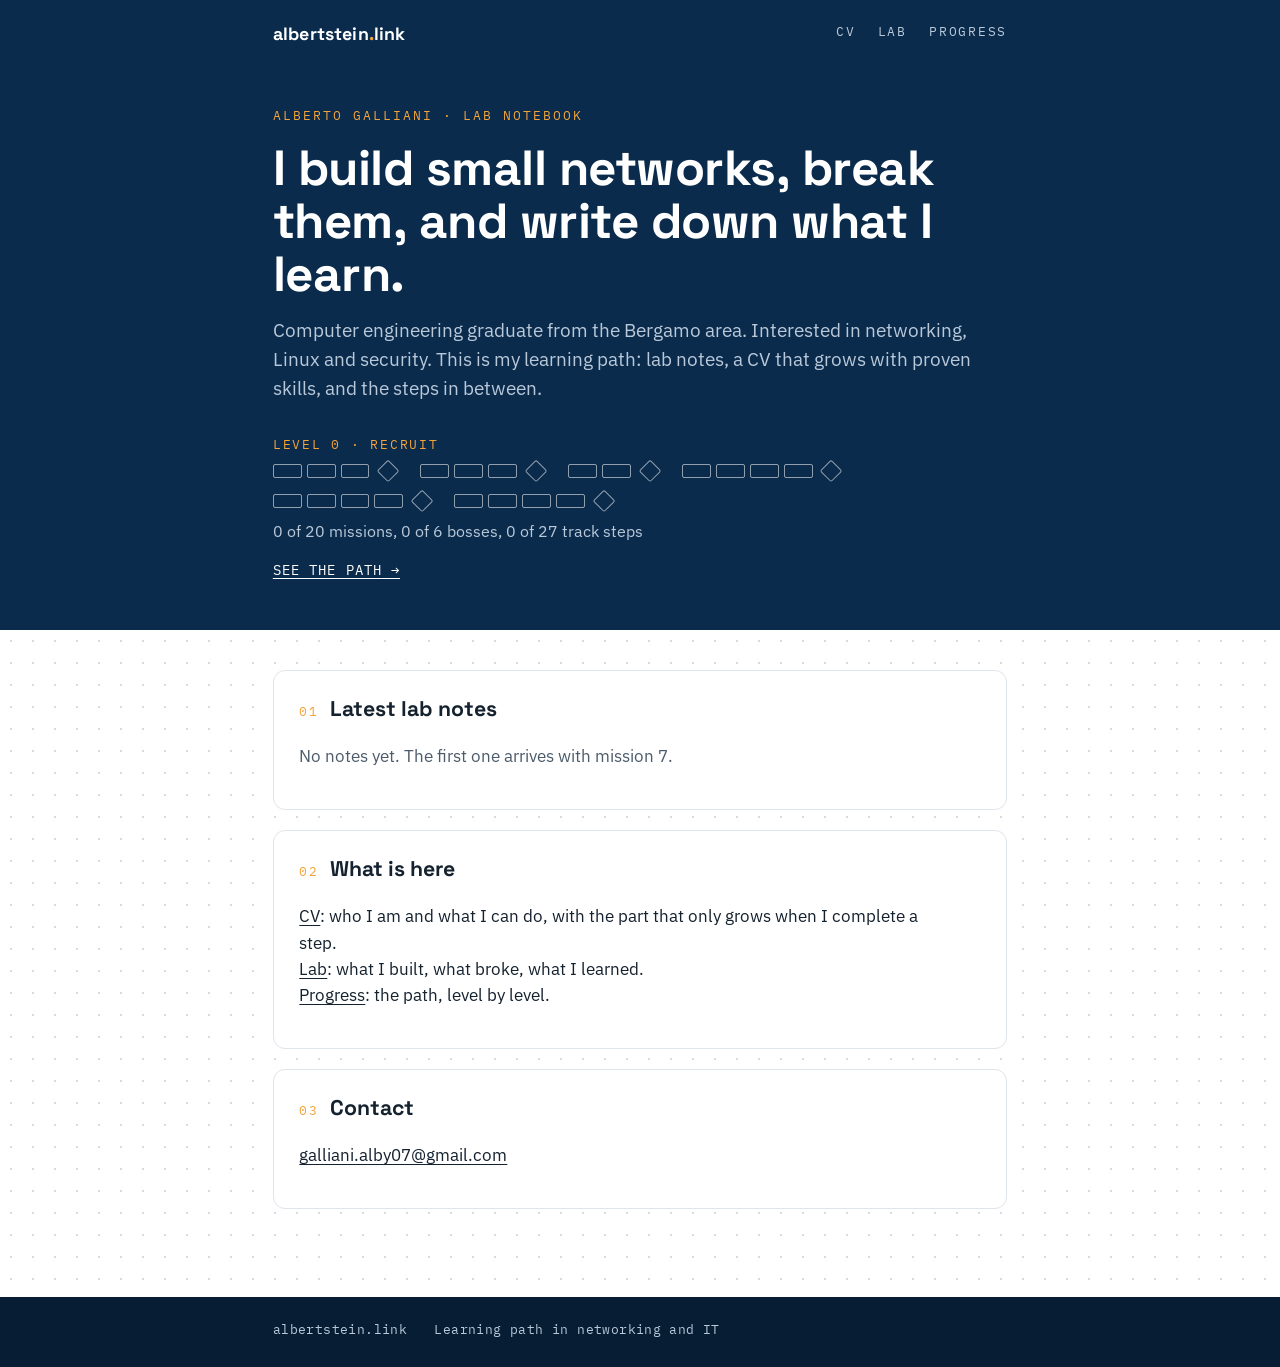
==== site/index.html @ 7ebbc6c7 "Remove authorship lines: the site is a learning path" ====
<!DOCTYPE html>
<html lang="en">
<head>
  <meta charset="utf-8">
  <meta name="viewport" content="width=device-width, initial-scale=1">
  <title>Alberto Galliani</title>
  <meta name="description" content="Alberto Galliani. Computer engineering graduate working on networking and IT infrastructure. Lab notes, CV and progress.">
  <meta name="theme-color" content="#0b2b4c">
  <link rel="icon" href="data:image/svg+xml,%3Csvg xmlns='http://www.w3.org/2000/svg' viewBox='0 0 32 32'%3E%3Crect width='32' height='32' rx='6' fill='%230b2b4c'/%3E%3Crect x='9' y='9' width='14' height='14' rx='2' transform='rotate(45 16 16)' fill='%23f2a33a'/%3E%3C/svg%3E">
  <link rel="preconnect" href="https://fonts.googleapis.com">
  <link href="https://fonts.googleapis.com/css2?family=IBM+Plex+Mono&family=IBM+Plex+Sans:wght@400;600&family=Space+Grotesk:wght@500;700&display=swap" rel="stylesheet">
  <link rel="stylesheet" href="style.css">
</head>
<body data-root="./">
  <div class="band">
    <header class="top">
      <div class="wrap">
        <a class="brand" href="./">albertstein<span class="dot">.</span>link</a>
        <nav>
          <a href="cv/">CV</a>
          <a href="lab/">Lab</a>
          <a href="progress/">Progress</a>
        </nav>
      </div>
    </header>
    <section class="hero">
      <div class="wrap">
        <p class="kicker">Alberto Galliani · Lab notebook</p>
        <h1>I build small networks, break them, and write down what I learn.</h1>
        <p class="lede">Computer engineering graduate from the Bergamo area. Interested in networking, Linux and security. This is my learning path: lab notes, a CV that grows with proven skills, and the steps in between.</p>
        <p class="level" data-level>Level 0 · Recruit</p>
        <div class="progress" data-progress aria-label="Campaign progress"></div>
        <p class="progress-label" data-progress-label>Loading progress</p>
        <a class="cta" href="progress/">See the path</a>
      </div>
    </section>
  </div>

  <main>
    <div class="wrap">
      <div class="card">
        <h2><span class="num">01</span>Latest lab notes</h2>
        <p class="empty-state">No notes yet. The first one arrives with mission 7.</p>
      </div>
      <div class="card">
        <h2><span class="num">02</span>What is here</h2>
        <p><a href="cv/">CV</a>: who I am and what I can do, with the part that only grows when I complete a step.<br>
        <a href="lab/">Lab</a>: what I built, what broke, what I learned.<br>
        <a href="progress/">Progress</a>: the path, level by level.</p>
      </div>
      <div class="card">
        <h2><span class="num">03</span>Contact</h2>
        <p><a href="mailto:galliani.alby07@gmail.com">galliani.alby07@gmail.com</a></p>
      </div>
    </div>
  </main>

  <footer class="bottom">
    <div class="wrap">
      <span>albertstein.link</span>
      <span>Learning path in networking and IT</span>
    </div>
  </footer>

  <script src="app.js"></script>
</body>
</html>
---- site/style.css ----
/* albertstein.link
   Navy and orange from the paper CV. Dot grid like a lab notebook.
   The accent is reserved for progress and section numbers. */

:root {
  --navy: #0b2b4c;
  --navy-deep: #071d34;
  --ink: #14212e;
  --ink-soft: #4b5b6b;
  --paper: #ffffff;
  --line: #dfe5ec;
  --dot: #d3dbe4;
  --accent: #f2a33a;
  --sky: #b9c9da;
  --measure: 64ch;
}

* { box-sizing: border-box; }
html { font-size: 17px; scroll-behavior: smooth; }
body {
  margin: 0;
  font-family: "IBM Plex Sans", system-ui, sans-serif;
  color: var(--ink);
  background: var(--paper);
  line-height: 1.55;
}
a { color: inherit; text-decoration-thickness: 1px; text-underline-offset: 3px; }
a:hover { text-decoration-thickness: 2px; }
a:focus-visible { outline: 3px solid var(--accent); outline-offset: 3px; }
code, .mono { font-family: "IBM Plex Mono", ui-monospace, monospace; font-size: 0.9em; }
.wrap { max-width: 46rem; margin: 0 auto; padding: 0 1.4rem; }

/* ---------- band: header + hero share the navy ---------- */
.band { background: var(--navy); color: #fff; }
.band a { color: #fff; }
header.top .wrap {
  display: flex; align-items: center; justify-content: space-between; gap: 1rem;
  padding-top: 1.2rem; padding-bottom: 1.2rem;
}
.brand { font-family: "Space Grotesk", "IBM Plex Sans", sans-serif; font-weight: 700; font-size: 1.05rem; letter-spacing: 0.01em; text-decoration: none; }
.brand .dot { color: var(--accent); }
header.top nav { display: flex; gap: 1.3rem; }
header.top nav a {
  font-family: "IBM Plex Mono", monospace; font-size: 0.74rem; letter-spacing: 0.14em; text-transform: uppercase;
  color: var(--sky); text-decoration: none; padding-bottom: 3px; border-bottom: 2px solid transparent;
}
header.top nav a:hover { color: #fff; }
header.top nav a[aria-current="page"] { color: #fff; border-bottom-color: var(--accent); }

.hero .wrap { padding-top: 2.2rem; padding-bottom: 2.8rem; }
.kicker { font-family: "IBM Plex Mono", monospace; font-size: 0.74rem; letter-spacing: 0.16em; text-transform: uppercase; color: var(--accent); margin: 0 0 0.9rem; }
.hero h1 {
  font-family: "Space Grotesk", "IBM Plex Sans", sans-serif; font-weight: 700;
  font-size: clamp(1.9rem, 4.6vw, 2.9rem); line-height: 1.08; letter-spacing: -0.01em;
  margin: 0 0 0.9rem; max-width: 24ch;
}
.hero .lede { font-size: 1.1rem; color: var(--sky); margin: 0; max-width: var(--measure); }

/* progress lives in the band */
.level { margin: 1.9rem 0 0.5rem; font-family: "IBM Plex Mono", monospace; letter-spacing: 0.14em; text-transform: uppercase; font-size: 0.74rem; color: var(--accent); }
.progress { margin: 0 0 0.5rem; display: flex; gap: 14px 18px; align-items: center; flex-wrap: wrap; }
.tier-cells { display: inline-flex; gap: 5px; align-items: center; }
.progress .cell { width: 1.7rem; height: 0.8rem; border: 1.5px solid rgba(255,255,255,0.55); border-radius: 2px; background: transparent; }
.progress .cell.boss { width: 0.95rem; height: 0.95rem; transform: rotate(45deg); margin: 0 0.35rem; }
.progress .cell.done { background: var(--accent); border-color: var(--accent); }
.progress-label { color: var(--sky); margin: 0; font-size: 0.95rem; }
.hero .cta { display: inline-block; margin-top: 1rem; font-family: "IBM Plex Mono", monospace; font-size: 0.8rem; letter-spacing: 0.08em; text-transform: uppercase; }
.hero .cta::after { content: " \2192"; }

/* ---------- main: paper with a dot grid ---------- */
main {
  padding: 2.4rem 0 4rem;
  background-image: radial-gradient(var(--dot) 1px, transparent 1.2px);
  background-size: 22px 22px;
}
main p, main li, main dd { max-width: var(--measure); }
h2 {
  font-family: "Space Grotesk", "IBM Plex Sans", sans-serif; font-weight: 700; font-size: 1.25rem;
  margin: 2.4rem 0 0.7rem; display: flex; align-items: baseline; gap: 0.7rem;
}
h2 .num { font-family: "IBM Plex Mono", monospace; font-weight: 400; font-size: 0.78rem; color: var(--accent); letter-spacing: 0.1em; }
h2:first-child, .wrap > h2:first-child { margin-top: 0; }
h3 { font-size: 1rem; font-weight: 600; margin: 1.3rem 0 0.3rem; }
.card {
  background: var(--paper); border: 1px solid var(--line); border-radius: 12px;
  padding: 1.3rem 1.5rem; margin: 0 0 1.2rem;
}
.card > h2 { margin-top: 0; }
.empty-state { color: var(--ink-soft); }
.section-intro { margin: 2.2rem 0 0.2rem; }
.section-intro h2 { margin: 0 0 0.3rem; }
.section-intro p { color: var(--ink-soft); margin: 0; }

/* ---------- campaign ---------- */
.tier { background: var(--paper); border: 1px solid var(--line); border-radius: 12px; padding: 1.2rem 1.5rem 0.6rem; margin: 1.3rem 0 0; }
.tier.cleared { border-color: var(--accent); box-shadow: inset 5px 0 0 var(--accent); }
.tier h2 { margin: 0 0 0.15rem; }
.tier.cleared h2::after { content: "\2726"; color: var(--accent); font-size: 0.9rem; }
.tier-line { margin: 0 0 0.8rem; color: var(--ink-soft); }
.track-progress { margin: 0 0 0.9rem; gap: 5px; }
.track-progress .cell { border-color: var(--navy); width: 1.5rem; }
ol.missions { padding-left: 0; list-style: none; margin: 0; }
ol.missions li {
  display: grid; grid-template-columns: 2.6rem 1fr auto; gap: 0.3rem 0.8rem; align-items: center;
  padding: 0.8rem 0; border-top: 1px solid var(--line); max-width: none;
}
ol.missions .n { font-family: "IBM Plex Mono", monospace; color: var(--ink-soft); font-size: 0.85rem; }
ol.missions .skill { grid-column: 2; color: var(--ink-soft); font-size: 0.9rem; }
ol.missions .status {
  font-family: "IBM Plex Mono", monospace; font-size: 0.68rem; letter-spacing: 0.12em; text-transform: uppercase;
  padding: 0.2rem 0.6rem; border-radius: 999px; border: 1px solid var(--line); color: var(--ink-soft); white-space: nowrap;
}
ol.missions li.done .status { background: var(--accent); border-color: var(--accent); color: var(--navy); font-weight: 600; }
ol.missions li.open .status { border-color: var(--navy); color: var(--navy); }
ol.missions li.locked { opacity: 0.55; }
ol.missions li.locked .status { border-style: dashed; }
ol.missions li.boss .n { color: var(--accent); }
ol.missions li.boss > span:nth-child(2) { font-weight: 600; font-family: "Space Grotesk", sans-serif; }

/* ---------- cv ---------- */
.cv-hero .wrap { display: grid; grid-template-columns: 8rem 1fr; gap: 1.6rem; align-items: center; }
.cv-hero img { width: 8rem; height: 9.2rem; object-fit: cover; border-radius: 16px; border: 3px solid var(--accent); display: block; }
.cv-hero h1 { font-size: clamp(1.7rem, 4vw, 2.4rem); margin-bottom: 0.4rem; }
.cv-hero .contact { color: var(--sky); margin: 0.15rem 0; font-size: 0.98rem; }
.cv-hero .contact a { text-decoration-color: var(--accent); }
dl.skills { display: grid; grid-template-columns: 11rem 1fr; gap: 0.45rem 1rem; margin: 0; }
dl.skills dt { font-family: "IBM Plex Mono", monospace; font-size: 0.78rem; letter-spacing: 0.08em; text-transform: uppercase; color: var(--navy); padding-top: 0.15rem; }
dl.skills dd { margin: 0; }
.edu p { margin: 0; }
.edu .item + .item { margin-top: 0.9rem; }
.edu .where { font-weight: 600; }
.edu .when { color: var(--ink-soft); font-family: "IBM Plex Mono", monospace; font-size: 0.85rem; }
.earned { padding-left: 0; list-style: none; }
.earned li { padding: 0.5rem 0 0.5rem 1rem; border-left: 3px solid var(--accent); margin: 0.35rem 0; }
.earned li.track-voice { border-left-color: var(--sky); }
.earned li.track-hire { border-left-color: var(--ink-soft); }
.earned li.badge { border-left-color: var(--navy); }
.earned li.badge::before { content: "\2726 "; color: var(--accent); }
.earned .empty { border-left-color: var(--line); color: var(--ink-soft); }
.print-link { font-family: "IBM Plex Mono", monospace; font-size: 0.8rem; }

/* ---------- lab ---------- */
.notes { padding-left: 0; list-style: none; }
.notes li { display: flex; gap: 1rem; align-items: baseline; padding: 0.75rem 0; border-top: 1px solid var(--line); max-width: none; }
.notes li:last-child { border-bottom: 1px solid var(--line); }
.notes .date { color: var(--ink-soft); font-size: 0.85rem; flex: 0 0 auto; }
.note-meta { font-family: "IBM Plex Mono", monospace; font-size: 0.8rem; color: var(--sky); margin: 0 0 0.6rem; }
pre { background: var(--navy-deep); color: #e6edf3; padding: 1rem 1.2rem; border-radius: 10px; overflow-x: auto; font-size: 0.85rem; line-height: 1.5; }
main img { max-width: 100%; height: auto; border-radius: 10px; border: 1px solid var(--line); }

/* ---------- footer ---------- */
footer.bottom { background: var(--navy-deep); color: var(--sky); font-family: "IBM Plex Mono", monospace; font-size: 0.78rem; letter-spacing: 0.03em; }
footer.bottom .wrap { padding-top: 1.3rem; padding-bottom: 1.6rem; display: flex; flex-wrap: wrap; gap: 0.4rem 1.6rem; }
footer.bottom a { color: #fff; text-decoration-color: var(--accent); }

@media (max-width: 40rem) {
  html { font-size: 16px; }
  .wrap { padding: 0 1.1rem; }
  header.top nav { gap: 0.9rem; }
  .progress .cell { width: 1.3rem; }
  .cv-hero .wrap { grid-template-columns: 6rem 1fr; gap: 1rem; }
  .cv-hero img { width: 6rem; height: 7rem; }
  dl.skills { grid-template-columns: 1fr; gap: 0.15rem 0; }
  dl.skills dd { margin-bottom: 0.7rem; }
  ol.missions li { grid-template-columns: 2.2rem 1fr; }
  ol.missions .status { grid-column: 2; justify-self: start; }
  .tier { padding: 1rem 1.1rem 0.4rem; }
}
@media (prefers-reduced-motion: no-preference) { .progress .cell { transition: background-color 300ms ease; } }
@media print {
  .band, footer.bottom, .print-link { display: none; }
  main { padding: 0; background: none; }
}
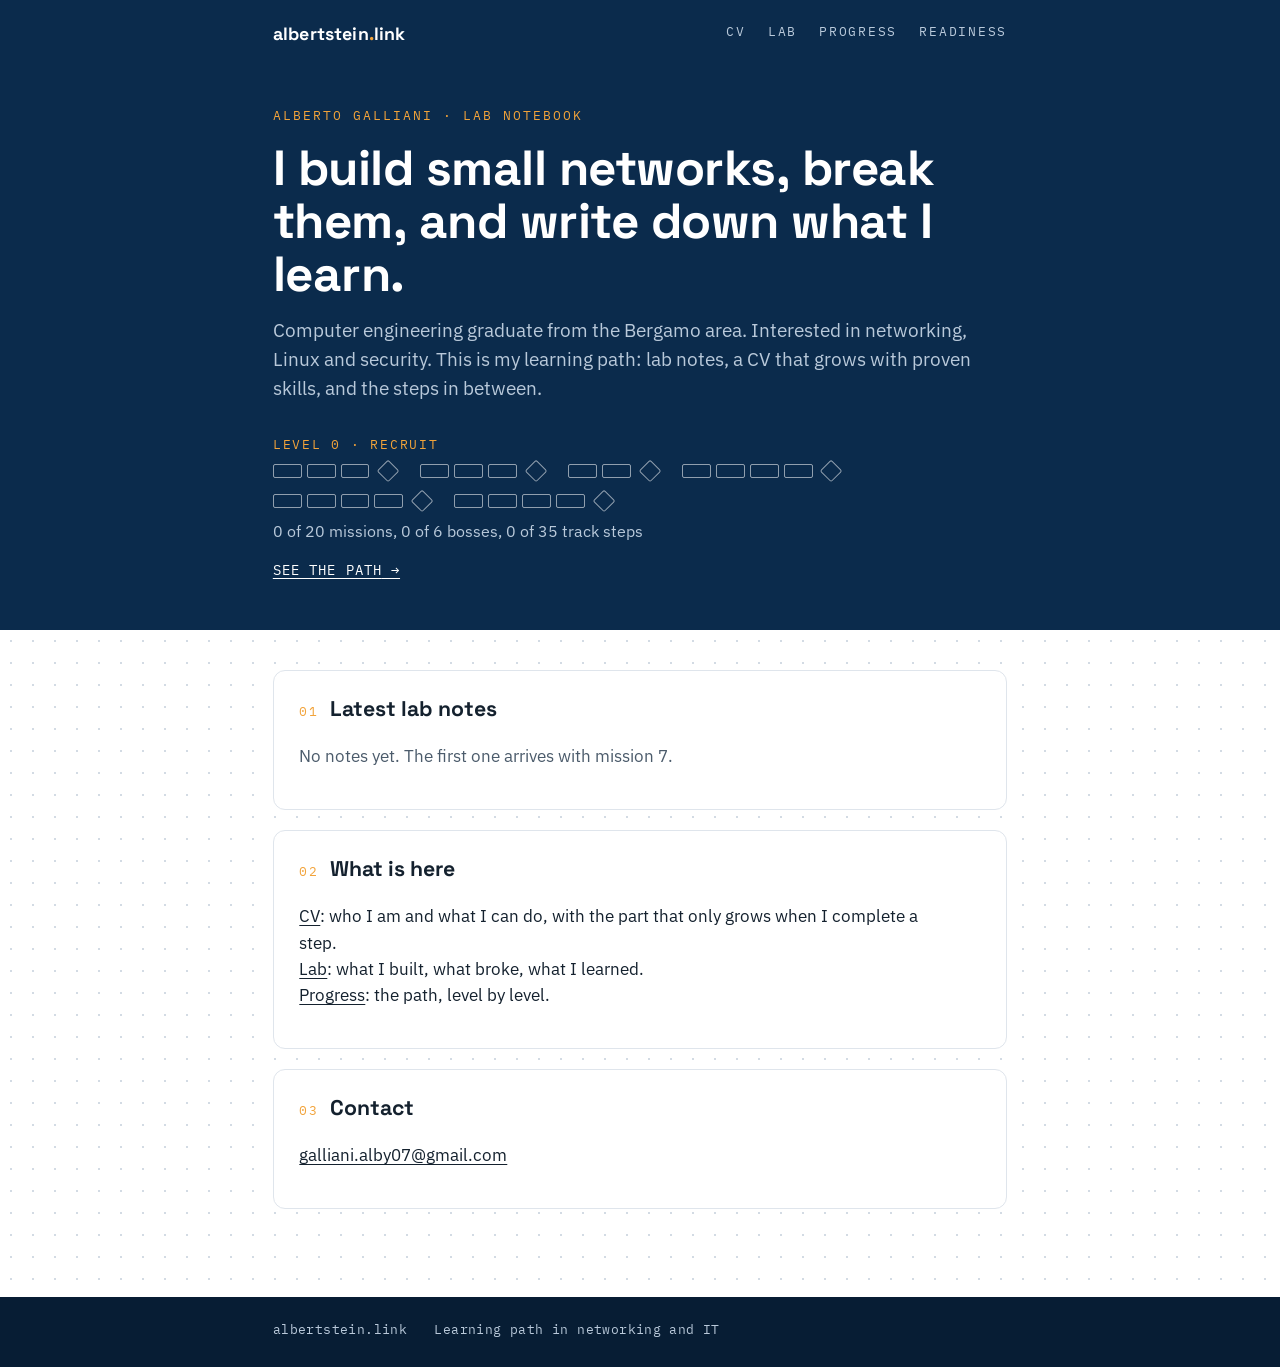
==== commit df37fc29: "Add engine phase 1: data model, evidence scan, readiness and /readiness page data/me.yaml (what Albe" ====
--- a/site/index.html
+++ b/site/index.html
@@ -6,7 +6,7 @@
   <title>Alberto Galliani</title>
   <meta name="description" content="Alberto Galliani. Computer engineering graduate working on networking and IT infrastructure. Lab notes, CV and progress.">
   <meta name="theme-color" content="#0b2b4c">
-  <link rel="icon" href="data:image/svg+xml,%3Csvg xmlns='http://www.w3.org/2000/svg' viewBox='0 0 32 32'%3E%3Crect width='32' height='32' rx='6' fill='%230b2b4c'/%3E%3Crect x='9' y='9' width='14' height='14' rx='2' transform='rotate(45 16 16)' fill='%23f2a33a'/%3E%3C/svg%3E">
+  <link rel="icon" href="data:image/svg+xml,%3Csvg%20xmlns='http://www.w3.org/2000/svg'%20viewBox='0%200%2032%2032'%3E%3Crect%20width='32'%20height='32'%20rx='6'%20fill='%230b2b4c'/%3E%3Crect%20x='9'%20y='9'%20width='14'%20height='14'%20rx='2'%20transform='rotate(45%2016%2016)'%20fill='%23f2a33a'/%3E%3C/svg%3E">
   <link rel="preconnect" href="https://fonts.googleapis.com">
   <link href="https://fonts.googleapis.com/css2?family=IBM+Plex+Mono&family=IBM+Plex+Sans:wght@400;600&family=Space+Grotesk:wght@500;700&display=swap" rel="stylesheet">
   <link rel="stylesheet" href="style.css">
@@ -15,21 +15,22 @@
   <div class="band">
     <header class="top">
       <div class="wrap">
-        <a class="brand" href="./">albertstein<span class="dot">.</span>link</a>
+        <a class="brand" href="./" data-site="domain">albertstein<span class="dot">.</span>link</a>
         <nav>
           <a href="cv/">CV</a>
           <a href="lab/">Lab</a>
           <a href="progress/">Progress</a>
+          <a href="readiness/">Readiness</a>
         </nav>
       </div>
     </header>
     <section class="hero">
       <div class="wrap">
-        <p class="kicker">Alberto Galliani · Lab notebook</p>
-        <h1>I build small networks, break them, and write down what I learn.</h1>
-        <p class="lede">Computer engineering graduate from the Bergamo area. Interested in networking, Linux and security. This is my learning path: lab notes, a CV that grows with proven skills, and the steps in between.</p>
+        <p class="kicker" data-site="kicker">Alberto Galliani · Lab notebook</p>
+        <h1 data-site="tagline">I build small networks, break them, and write down what I learn.</h1>
+        <p class="lede" data-site="lede">Computer engineering graduate from the Bergamo area. Interested in networking, Linux and security. This is my learning path: lab notes, a CV that grows with proven skills, and the steps in between.</p>
         <p class="level" data-level>Level 0 · Recruit</p>
-        <div class="progress" data-progress aria-label="Campaign progress"></div>
+        <div class="progress" data-progress role="group" aria-label="Campaign progress"></div>
         <p class="progress-label" data-progress-label>Loading progress</p>
         <a class="cta" href="progress/">See the path</a>
       </div>
@@ -38,7 +39,7 @@
 
   <main>
     <div class="wrap">
-      <div class="card">
+      <div class="card" data-site-show="notesOnHome">
         <h2><span class="num">01</span>Latest lab notes</h2>
         <p class="empty-state">No notes yet. The first one arrives with mission 7.</p>
       </div>
@@ -50,15 +51,15 @@
       </div>
       <div class="card">
         <h2><span class="num">03</span>Contact</h2>
-        <p><a href="mailto:galliani.alby07@gmail.com">galliani.alby07@gmail.com</a></p>
+        <p><a href="mailto:galliani.alby07@gmail.com" data-site="email">galliani.alby07@gmail.com</a></p>
       </div>
     </div>
   </main>
 
   <footer class="bottom">
     <div class="wrap">
-      <span>albertstein.link</span>
-      <span>Learning path in networking and IT</span>
+      <span data-site="footer.left">albertstein.link</span>
+      <span data-site="footer.right">Learning path in networking and IT</span>
     </div>
   </footer>
 
--- a/site/style.css
+++ b/site/style.css
@@ -1,6 +1,7 @@
 /* albertstein.link
    Navy and orange from the paper CV. Dot grid like a lab notebook.
-   The accent is reserved for progress and section numbers. */
+   The accent is reserved for progress and section numbers.
+   Every token in :root can be overridden from data/site.json (see THEME.md). */
 
 :root {
   --navy: #0b2b4c;
@@ -13,13 +14,17 @@
   --accent: #f2a33a;
   --sky: #b9c9da;
   --measure: 64ch;
+  --font-heading: "Space Grotesk", "IBM Plex Sans", sans-serif;
+  --font-body: "IBM Plex Sans", system-ui, sans-serif;
+  --font-mono: "IBM Plex Mono", ui-monospace, monospace;
 }
 
 * { box-sizing: border-box; }
+[hidden] { display: none !important; }
 html { font-size: 17px; scroll-behavior: smooth; }
 body {
   margin: 0;
-  font-family: "IBM Plex Sans", system-ui, sans-serif;
+  font-family: var(--font-body);
   color: var(--ink);
   background: var(--paper);
   line-height: 1.55;
@@ -27,7 +32,7 @@
 a { color: inherit; text-decoration-thickness: 1px; text-underline-offset: 3px; }
 a:hover { text-decoration-thickness: 2px; }
 a:focus-visible { outline: 3px solid var(--accent); outline-offset: 3px; }
-code, .mono { font-family: "IBM Plex Mono", ui-monospace, monospace; font-size: 0.9em; }
+code, .mono { font-family: var(--font-mono); font-size: 0.9em; }
 .wrap { max-width: 46rem; margin: 0 auto; padding: 0 1.4rem; }
 
 /* ---------- band: header + hero share the navy ---------- */
@@ -37,34 +42,34 @@
   display: flex; align-items: center; justify-content: space-between; gap: 1rem;
   padding-top: 1.2rem; padding-bottom: 1.2rem;
 }
-.brand { font-family: "Space Grotesk", "IBM Plex Sans", sans-serif; font-weight: 700; font-size: 1.05rem; letter-spacing: 0.01em; text-decoration: none; }
+.brand { font-family: var(--font-heading); font-weight: 700; font-size: 1.05rem; letter-spacing: 0.01em; text-decoration: none; }
 .brand .dot { color: var(--accent); }
 header.top nav { display: flex; gap: 1.3rem; }
 header.top nav a {
-  font-family: "IBM Plex Mono", monospace; font-size: 0.74rem; letter-spacing: 0.14em; text-transform: uppercase;
+  font-family: var(--font-mono); font-size: 0.74rem; letter-spacing: 0.14em; text-transform: uppercase;
   color: var(--sky); text-decoration: none; padding-bottom: 3px; border-bottom: 2px solid transparent;
 }
 header.top nav a:hover { color: #fff; }
 header.top nav a[aria-current="page"] { color: #fff; border-bottom-color: var(--accent); }
 
 .hero .wrap { padding-top: 2.2rem; padding-bottom: 2.8rem; }
-.kicker { font-family: "IBM Plex Mono", monospace; font-size: 0.74rem; letter-spacing: 0.16em; text-transform: uppercase; color: var(--accent); margin: 0 0 0.9rem; }
+.kicker { font-family: var(--font-mono); font-size: 0.74rem; letter-spacing: 0.16em; text-transform: uppercase; color: var(--accent); margin: 0 0 0.9rem; }
 .hero h1 {
-  font-family: "Space Grotesk", "IBM Plex Sans", sans-serif; font-weight: 700;
+  font-family: var(--font-heading); font-weight: 700;
   font-size: clamp(1.9rem, 4.6vw, 2.9rem); line-height: 1.08; letter-spacing: -0.01em;
   margin: 0 0 0.9rem; max-width: 24ch;
 }
 .hero .lede { font-size: 1.1rem; color: var(--sky); margin: 0; max-width: var(--measure); }
 
 /* progress lives in the band */
-.level { margin: 1.9rem 0 0.5rem; font-family: "IBM Plex Mono", monospace; letter-spacing: 0.14em; text-transform: uppercase; font-size: 0.74rem; color: var(--accent); }
+.level { margin: 1.9rem 0 0.5rem; font-family: var(--font-mono); letter-spacing: 0.14em; text-transform: uppercase; font-size: 0.74rem; color: var(--accent); }
 .progress { margin: 0 0 0.5rem; display: flex; gap: 14px 18px; align-items: center; flex-wrap: wrap; }
 .tier-cells { display: inline-flex; gap: 5px; align-items: center; }
 .progress .cell { width: 1.7rem; height: 0.8rem; border: 1.5px solid rgba(255,255,255,0.55); border-radius: 2px; background: transparent; }
 .progress .cell.boss { width: 0.95rem; height: 0.95rem; transform: rotate(45deg); margin: 0 0.35rem; }
 .progress .cell.done { background: var(--accent); border-color: var(--accent); }
 .progress-label { color: var(--sky); margin: 0; font-size: 0.95rem; }
-.hero .cta { display: inline-block; margin-top: 1rem; font-family: "IBM Plex Mono", monospace; font-size: 0.8rem; letter-spacing: 0.08em; text-transform: uppercase; }
+.hero .cta { display: inline-block; margin-top: 1rem; font-family: var(--font-mono); font-size: 0.8rem; letter-spacing: 0.08em; text-transform: uppercase; }
 .hero .cta::after { content: " \2192"; }
 
 /* ---------- main: paper with a dot grid ---------- */
@@ -75,10 +80,10 @@
 }
 main p, main li, main dd { max-width: var(--measure); }
 h2 {
-  font-family: "Space Grotesk", "IBM Plex Sans", sans-serif; font-weight: 700; font-size: 1.25rem;
+  font-family: var(--font-heading); font-weight: 700; font-size: 1.25rem;
   margin: 2.4rem 0 0.7rem; display: flex; align-items: baseline; gap: 0.7rem;
 }
-h2 .num { font-family: "IBM Plex Mono", monospace; font-weight: 400; font-size: 0.78rem; color: var(--accent); letter-spacing: 0.1em; }
+h2 .num { font-family: var(--font-mono); font-weight: 400; font-size: 0.78rem; color: var(--accent); letter-spacing: 0.1em; }
 h2:first-child, .wrap > h2:first-child { margin-top: 0; }
 h3 { font-size: 1rem; font-weight: 600; margin: 1.3rem 0 0.3rem; }
 .card {
@@ -104,10 +109,10 @@
   display: grid; grid-template-columns: 2.6rem 1fr auto; gap: 0.3rem 0.8rem; align-items: center;
   padding: 0.8rem 0; border-top: 1px solid var(--line); max-width: none;
 }
-ol.missions .n { font-family: "IBM Plex Mono", monospace; color: var(--ink-soft); font-size: 0.85rem; }
+ol.missions .n { font-family: var(--font-mono); color: var(--ink-soft); font-size: 0.85rem; }
 ol.missions .skill { grid-column: 2; color: var(--ink-soft); font-size: 0.9rem; }
 ol.missions .status {
-  font-family: "IBM Plex Mono", monospace; font-size: 0.68rem; letter-spacing: 0.12em; text-transform: uppercase;
+  font-family: var(--font-mono); font-size: 0.68rem; letter-spacing: 0.12em; text-transform: uppercase;
   padding: 0.2rem 0.6rem; border-radius: 999px; border: 1px solid var(--line); color: var(--ink-soft); white-space: nowrap;
 }
 ol.missions li.done .status { background: var(--accent); border-color: var(--accent); color: var(--navy); font-weight: 600; }
@@ -115,48 +120,69 @@
 ol.missions li.locked { opacity: 0.55; }
 ol.missions li.locked .status { border-style: dashed; }
 ol.missions li.boss .n { color: var(--accent); }
-ol.missions li.boss > span:nth-child(2) { font-weight: 600; font-family: "Space Grotesk", sans-serif; }
+ol.missions li.boss > span:nth-child(2) { font-weight: 600; font-family: var(--font-heading); }
 
 /* ---------- cv ---------- */
 .cv-hero .wrap { display: grid; grid-template-columns: 8rem 1fr; gap: 1.6rem; align-items: center; }
 .cv-hero img { width: 8rem; height: 9.2rem; object-fit: cover; border-radius: 16px; border: 3px solid var(--accent); display: block; }
+.cv-hero .wrap:has(> img[hidden]) { grid-template-columns: 1fr; }
 .cv-hero h1 { font-size: clamp(1.7rem, 4vw, 2.4rem); margin-bottom: 0.4rem; }
 .cv-hero .contact { color: var(--sky); margin: 0.15rem 0; font-size: 0.98rem; }
 .cv-hero .contact a { text-decoration-color: var(--accent); }
 dl.skills { display: grid; grid-template-columns: 11rem 1fr; gap: 0.45rem 1rem; margin: 0; }
-dl.skills dt { font-family: "IBM Plex Mono", monospace; font-size: 0.78rem; letter-spacing: 0.08em; text-transform: uppercase; color: var(--navy); padding-top: 0.15rem; }
+dl.skills dt { font-family: var(--font-mono); font-size: 0.78rem; letter-spacing: 0.08em; text-transform: uppercase; color: var(--navy); padding-top: 0.15rem; }
 dl.skills dd { margin: 0; }
 .edu p { margin: 0; }
 .edu .item + .item { margin-top: 0.9rem; }
 .edu .where { font-weight: 600; }
-.edu .when { color: var(--ink-soft); font-family: "IBM Plex Mono", monospace; font-size: 0.85rem; }
+.edu .when { color: var(--ink-soft); font-family: var(--font-mono); font-size: 0.85rem; }
 .earned { padding-left: 0; list-style: none; }
 .earned li { padding: 0.5rem 0 0.5rem 1rem; border-left: 3px solid var(--accent); margin: 0.35rem 0; }
+.earned li.track-mind { border-left-color: var(--ink); }
 .earned li.track-voice { border-left-color: var(--sky); }
 .earned li.track-hire { border-left-color: var(--ink-soft); }
 .earned li.badge { border-left-color: var(--navy); }
 .earned li.badge::before { content: "\2726 "; color: var(--accent); }
 .earned .empty { border-left-color: var(--line); color: var(--ink-soft); }
-.print-link { font-family: "IBM Plex Mono", monospace; font-size: 0.8rem; }
+.print-link { font-family: var(--font-mono); font-size: 0.8rem; }
 
 /* ---------- lab ---------- */
 .notes { padding-left: 0; list-style: none; }
 .notes li { display: flex; gap: 1rem; align-items: baseline; padding: 0.75rem 0; border-top: 1px solid var(--line); max-width: none; }
 .notes li:last-child { border-bottom: 1px solid var(--line); }
 .notes .date { color: var(--ink-soft); font-size: 0.85rem; flex: 0 0 auto; }
-.note-meta { font-family: "IBM Plex Mono", monospace; font-size: 0.8rem; color: var(--sky); margin: 0 0 0.6rem; }
+.note-meta { font-family: var(--font-mono); font-size: 0.8rem; color: var(--sky); margin: 0 0 0.6rem; }
 pre { background: var(--navy-deep); color: #e6edf3; padding: 1rem 1.2rem; border-radius: 10px; overflow-x: auto; font-size: 0.85rem; line-height: 1.5; }
 main img { max-width: 100%; height: auto; border-radius: 10px; border: 1px solid var(--line); }
 
+/* ---------- readiness (generated page) ---------- */
+.radar-row { display: grid; grid-template-columns: minmax(0, 360px) 1fr; gap: 1.2rem; align-items: center; margin: 0.4rem 0 0.6rem; }
+.radar-row .radar { max-width: 100%; height: auto; }
+.readiness-score { font-family: var(--font-heading); font-weight: 700; font-size: 2.4rem; line-height: 1; margin: 0 0 0.6rem; color: var(--navy); }
+.readiness-score .of { font-size: 1rem; color: var(--ink-soft); font-weight: 400; margin-left: 0.2rem; }
+.readiness-role h3 { margin-top: 0.8rem; }
+.skills-table { width: 100%; border-collapse: collapse; font-size: 0.92rem; }
+.skills-table th { text-align: left; font-family: var(--font-mono); font-weight: 400; font-size: 0.72rem; letter-spacing: 0.12em; text-transform: uppercase; color: var(--ink-soft); padding: 0.5rem 0.4rem; border-bottom: 1px solid var(--line); }
+.skills-table tr.family th { color: var(--accent); padding-top: 1rem; border-bottom: none; }
+.skills-table td { padding: 0.45rem 0.4rem; border-top: 1px solid var(--line); vertical-align: middle; }
+.skills-table .skill-bar { display: inline-flex; gap: 3px; vertical-align: middle; margin-right: 0.4rem; }
+.skills-table .skill-bar .cell { width: 0.9rem; height: 0.6rem; border: 1.5px solid var(--navy); border-radius: 2px; }
+.skills-table .skill-bar .cell.done { background: var(--accent); border-color: var(--accent); }
+.skills-table .status { font-family: var(--font-mono); font-size: 0.66rem; letter-spacing: 0.1em; text-transform: uppercase; padding: 0.15rem 0.5rem; border-radius: 999px; border: 1px solid var(--line); color: var(--ink-soft); white-space: nowrap; }
+.skills-table .status.done { background: var(--accent); border-color: var(--accent); color: var(--navy); font-weight: 600; }
+.skills-table .status.open { border-color: var(--navy); color: var(--navy); }
+.skills-table .status.locked { border-style: dashed; }
+
 /* ---------- footer ---------- */
-footer.bottom { background: var(--navy-deep); color: var(--sky); font-family: "IBM Plex Mono", monospace; font-size: 0.78rem; letter-spacing: 0.03em; }
+footer.bottom { background: var(--navy-deep); color: var(--sky); font-family: var(--font-mono); font-size: 0.78rem; letter-spacing: 0.03em; }
 footer.bottom .wrap { padding-top: 1.3rem; padding-bottom: 1.6rem; display: flex; flex-wrap: wrap; gap: 0.4rem 1.6rem; }
 footer.bottom a { color: #fff; text-decoration-color: var(--accent); }
 
 @media (max-width: 40rem) {
   html { font-size: 16px; }
   .wrap { padding: 0 1.1rem; }
-  header.top nav { gap: 0.9rem; }
+  header.top .wrap { flex-wrap: wrap; row-gap: 0.4rem; }
+  header.top nav { gap: 0.7rem 0.9rem; flex-wrap: wrap; }
   .progress .cell { width: 1.3rem; }
   .cv-hero .wrap { grid-template-columns: 6rem 1fr; gap: 1rem; }
   .cv-hero img { width: 6rem; height: 7rem; }
@@ -165,9 +191,17 @@
   ol.missions li { grid-template-columns: 2.2rem 1fr; }
   ol.missions .status { grid-column: 2; justify-self: start; }
   .tier { padding: 1rem 1.1rem 0.4rem; }
+  .radar-row { grid-template-columns: 1fr; }
+  .skills-table td:nth-child(3), .skills-table th:nth-child(3) { display: none; }
 }
 @media (prefers-reduced-motion: no-preference) { .progress .cell { transition: background-color 300ms ease; } }
 @media print {
-  .band, footer.bottom, .print-link { display: none; }
+  /* the CV keeps its header (name, contact, photo) in black on white; menus and footer go */
+  header.top, footer.bottom, .print-link, .level, .progress, .progress-label, .cta { display: none; }
+  .band { background: none; color: var(--ink); }
+  .band a { color: inherit; }
+  .hero .wrap { padding-top: 0; padding-bottom: 1.2rem; }
+  .hero .lede, .cv-hero .contact { color: var(--ink-soft); }
   main { padding: 0; background: none; }
-}
+  .card, .tier { break-inside: avoid; }
+}
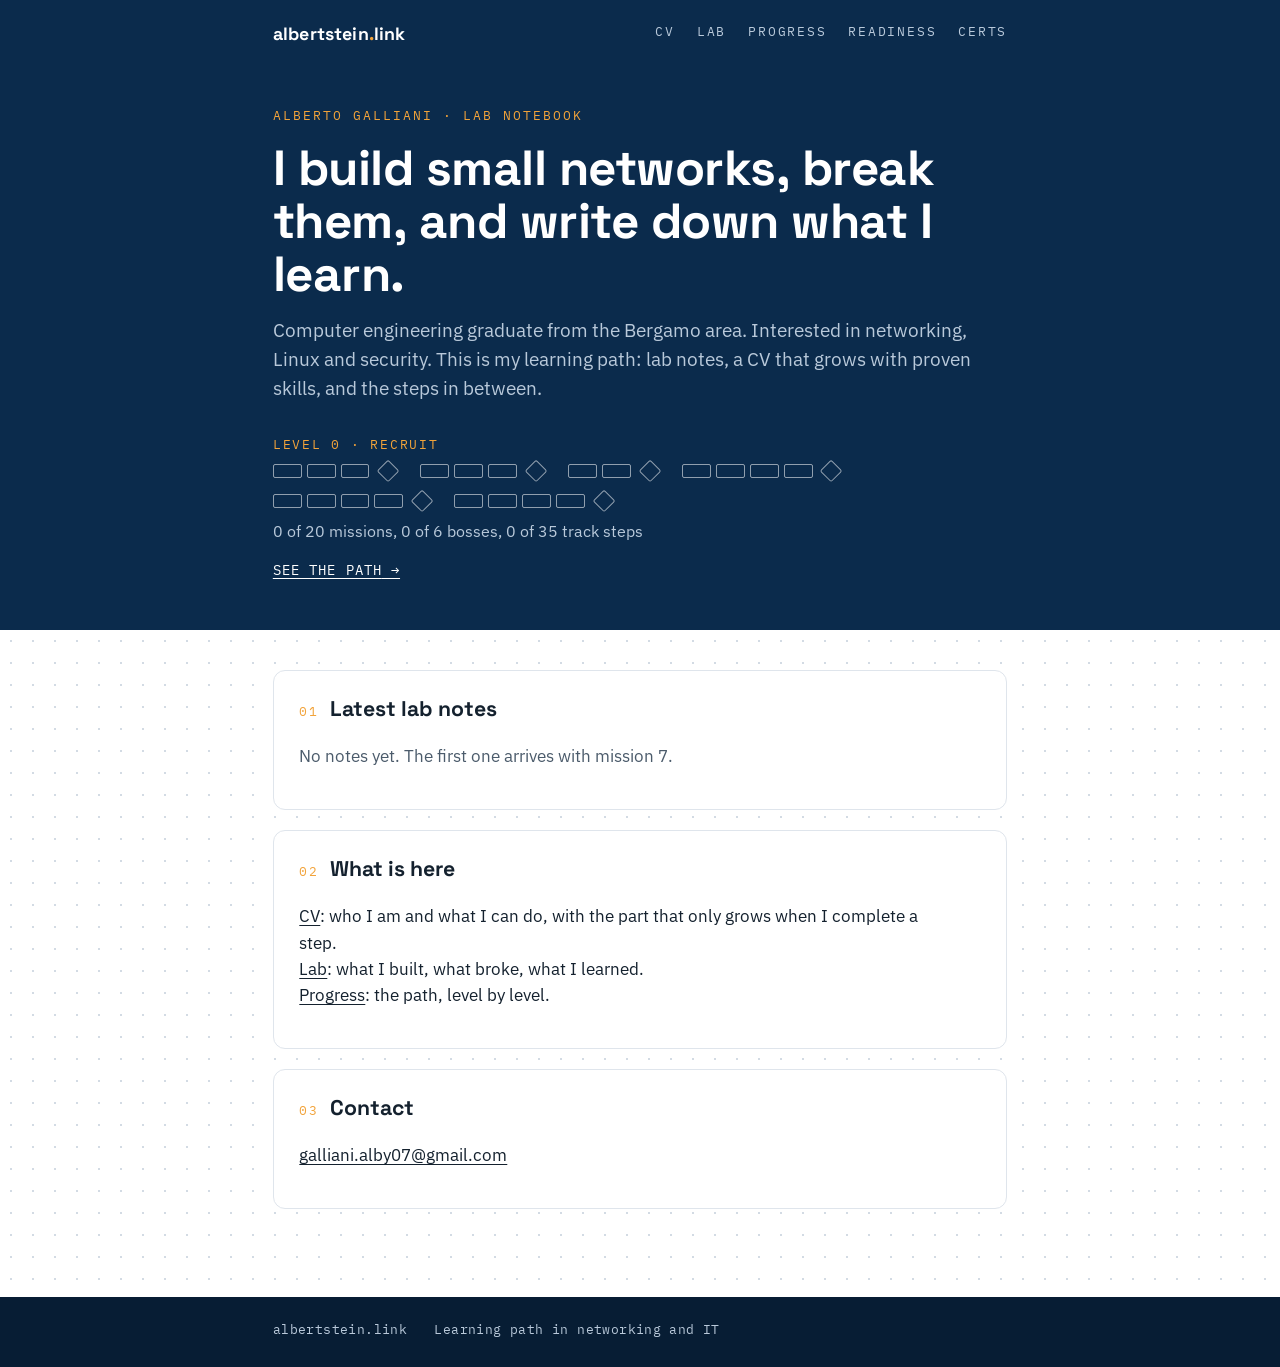
==== commit 7d094a36: "Add the certification catalogue, /certs page and request flow (block F2) data/certs.yaml lists nine " ====
--- a/site/index.html
+++ b/site/index.html
@@ -21,6 +21,7 @@
           <a href="lab/">Lab</a>
           <a href="progress/">Progress</a>
           <a href="readiness/">Readiness</a>
+          <a href="certs/">Certs</a>
         </nav>
       </div>
     </header>
--- a/site/style.css
+++ b/site/style.css
@@ -155,6 +155,18 @@
 pre { background: var(--navy-deep); color: #e6edf3; padding: 1rem 1.2rem; border-radius: 10px; overflow-x: auto; font-size: 0.85rem; line-height: 1.5; }
 main img { max-width: 100%; height: auto; border-radius: 10px; border: 1px solid var(--line); }
 
+/* ---------- certs ---------- */
+.button { display: inline-block; font-family: var(--font-mono); font-size: 0.74rem; letter-spacing: 0.1em; text-transform: uppercase; background: var(--navy); color: #fff; padding: 0.5rem 0.9rem; border-radius: 8px; text-decoration: none; white-space: nowrap; }
+.button:hover { background: var(--navy-deep); }
+ol.missions li.cert { grid-template-columns: 3.4rem 1fr auto; }
+ol.missions li.cert .cert-action { grid-column: 2 / 4; justify-self: start; margin-top: 0.2rem; }
+ol.missions li.cert .cert-action:empty { display: none; }
+ol.missions li.cert .cert-vendor, ol.missions li.cert .cert-study { color: var(--ink-soft); font-size: 0.85rem; }
+ol.missions li.cert.ready .status { background: var(--accent); border-color: var(--accent); color: var(--navy); font-weight: 600; }
+ol.missions li.cert.passed .status { background: var(--navy); border-color: var(--navy); color: #fff; }
+ol.missions li.cert.granted .status, ol.missions li.cert.requested .status { border-color: var(--navy); color: var(--navy); }
+ol.missions li.cert.locked { opacity: 0.7; }
+
 /* ---------- readiness (generated page) ---------- */
 .radar-row { display: grid; grid-template-columns: minmax(0, 360px) 1fr; gap: 1.2rem; align-items: center; margin: 0.4rem 0 0.6rem; }
 .radar-row .radar { max-width: 100%; height: auto; }
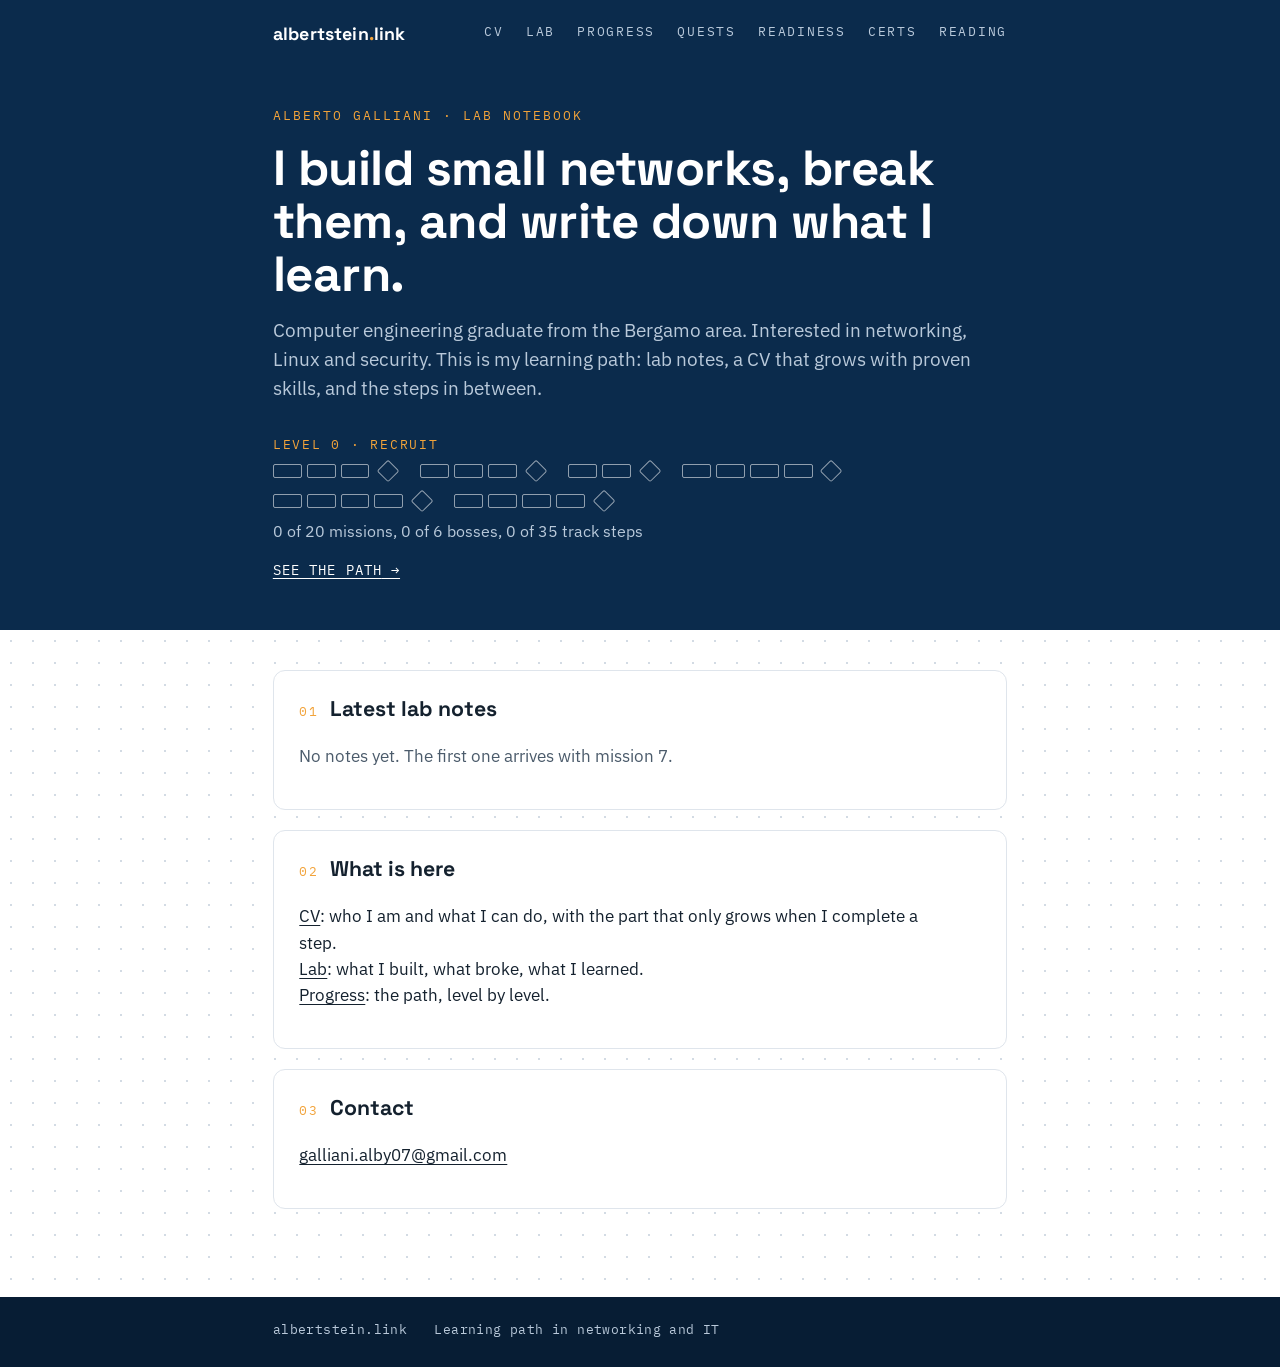
==== commit f5f4b9bf: "Add quests by passion, loot, weekly puzzle, reading log and codex (block G) missioni/QUESTS.md repla" ====
--- a/site/index.html
+++ b/site/index.html
@@ -20,6 +20,7 @@
           <a href="cv/">CV</a>
           <a href="lab/">Lab</a>
           <a href="progress/">Progress</a>
+          <a href="quests/">Quests</a>
           <a href="readiness/">Readiness</a>
           <a href="certs/">Certs</a>
         </nav>
@@ -44,6 +45,10 @@
         <h2><span class="num">01</span>Latest lab notes</h2>
         <p class="empty-state">No notes yet. The first one arrives with mission 7.</p>
       </div>
+      <div class="card" data-now-playing hidden>
+        <h2><span class="num">&#9654;</span>Now playing</h2>
+        <p><a href="quests/" data-now-playing-title>Quest</a>: the quest I am on right now. The rest of the board is on the <a href="quests/">quests page</a>.</p>
+      </div>
       <div class="card">
         <h2><span class="num">02</span>What is here</h2>
         <p><a href="cv/">CV</a>: who I am and what I can do, with the part that only grows when I complete a step.<br>
--- a/site/style.css
+++ b/site/style.css
@@ -167,6 +167,20 @@
 ol.missions li.cert.granted .status, ol.missions li.cert.requested .status { border-color: var(--navy); color: var(--navy); }
 ol.missions li.cert.locked { opacity: 0.7; }
 
+/* ---------- quests, puzzle, reading, codex ---------- */
+ol.missions .loot { grid-column: 2; }
+ol.missions li.boss.done .loot { color: var(--navy); font-weight: 600; }
+.tier.quests h2 { text-transform: none; }
+.puzzle details { margin-top: 0.6rem; }
+.puzzle summary { cursor: pointer; color: var(--navy); font-size: 0.8rem; letter-spacing: 0.1em; text-transform: uppercase; }
+.books { padding-left: 0; list-style: none; }
+.books li { padding: 0.75rem 0; border-top: 1px solid var(--line); max-width: none; }
+.books li:last-child { border-bottom: 1px solid var(--line); }
+.books .author { color: var(--ink-soft); }
+.books .free { font-family: var(--font-mono); font-size: 0.68rem; letter-spacing: 0.1em; text-transform: uppercase; color: var(--navy); border: 1px solid var(--navy); border-radius: 999px; padding: 0.1rem 0.5rem; margin-left: 0.4rem; }
+dl.codex dt { font-family: var(--font-heading); font-weight: 700; margin-top: 1rem; }
+dl.codex dd { margin: 0.2rem 0 0; }
+
 /* ---------- readiness (generated page) ---------- */
 .radar-row { display: grid; grid-template-columns: minmax(0, 360px) 1fr; gap: 1.2rem; align-items: center; margin: 0.4rem 0 0.6rem; }
 .radar-row .radar { max-width: 100%; height: auto; }
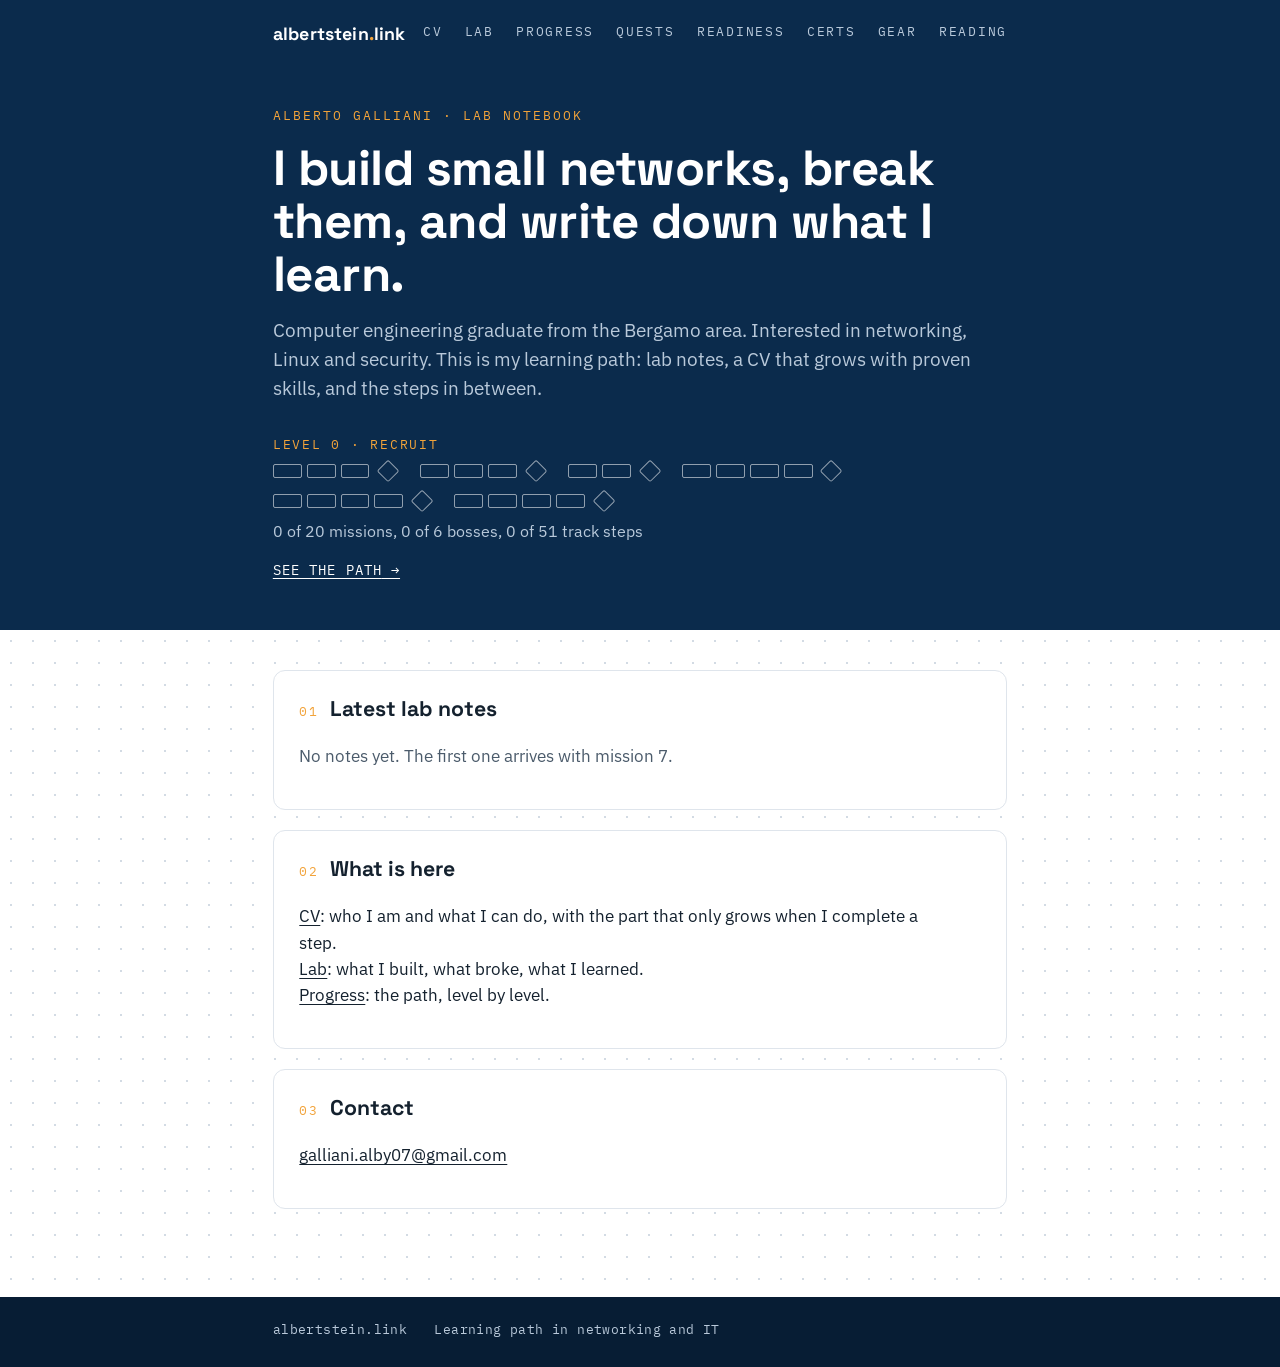
==== commit 22f5e483: "Add the Pi track: sealed until Boss 1, fifteen projects and a boss, /gear page missioni/PI.md in the" ====
--- a/site/index.html
+++ b/site/index.html
@@ -23,6 +23,7 @@
           <a href="quests/">Quests</a>
           <a href="readiness/">Readiness</a>
           <a href="certs/">Certs</a>
+          <a href="gear/">Gear</a>
         </nav>
       </div>
     </header>
--- a/site/style.css
+++ b/site/style.css
@@ -139,6 +139,7 @@
 .earned { padding-left: 0; list-style: none; }
 .earned li { padding: 0.5rem 0 0.5rem 1rem; border-left: 3px solid var(--accent); margin: 0.35rem 0; }
 .earned li.track-mind { border-left-color: var(--ink); }
+.earned li.track-pi { border-left-color: #c0392b; }
 .earned li.track-voice { border-left-color: var(--sky); }
 .earned li.track-hire { border-left-color: var(--ink-soft); }
 .earned li.badge { border-left-color: var(--navy); }
@@ -166,6 +167,13 @@
 ol.missions li.cert.passed .status { background: var(--navy); border-color: var(--navy); color: #fff; }
 ol.missions li.cert.granted .status, ol.missions li.cert.requested .status { border-color: var(--navy); color: var(--navy); }
 ol.missions li.cert.locked { opacity: 0.7; }
+
+/* ---------- sealed track ---------- */
+.tier.sealed { border-style: dashed; background: transparent; }
+.tier.sealed h2, .tier.sealed .tier-line { color: var(--ink-soft); }
+.tier.sealed .sealed-line { color: var(--navy); font-family: var(--font-mono); font-size: 0.8rem; letter-spacing: 0.08em; text-transform: uppercase; }
+.tier.sealed .track-progress .cell { border-color: var(--line); }
+.tier.sealed ol.missions li { opacity: 0.5; }
 
 /* ---------- quests, puzzle, reading, codex ---------- */
 ol.missions .loot { grid-column: 2; }
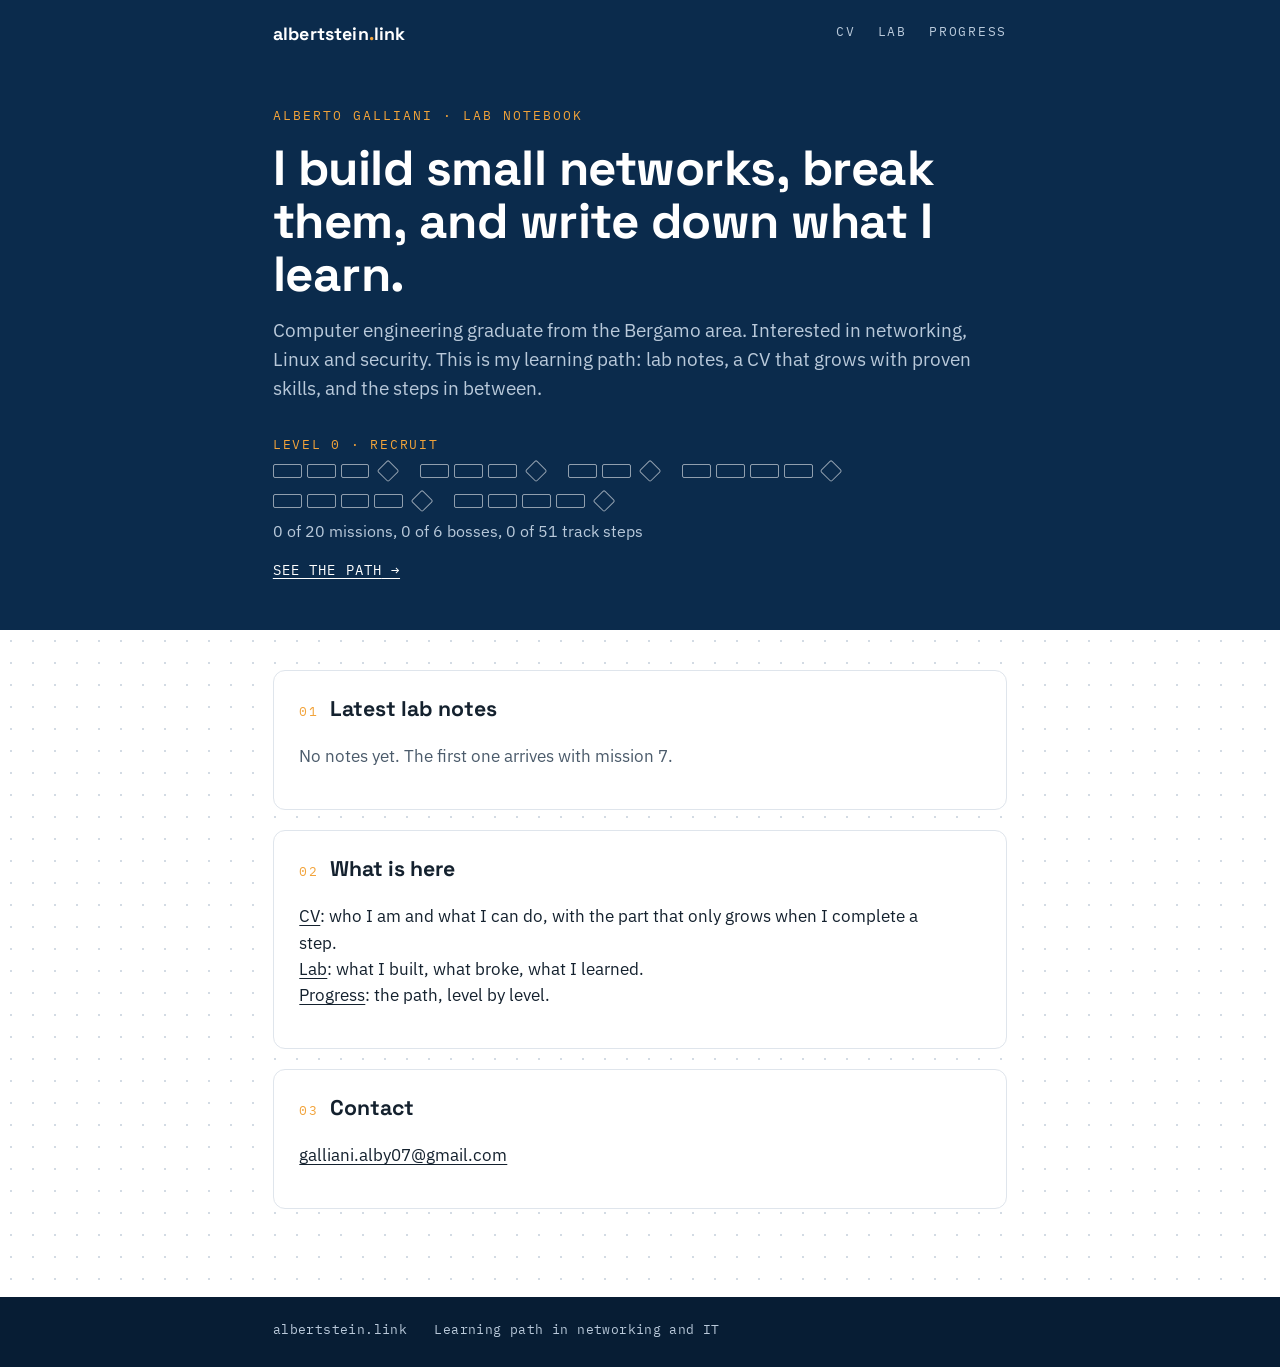
==== commit d577f819: "Merge 1fbe8b0cd01e51a27fc05c425cd6a9d72227bc16 into c36b740eef46d27b0bc9cdf0f4b7125ee0cf0d97" ====
--- a/site/index.html
+++ b/site/index.html
@@ -15,23 +15,19 @@
   <div class="band">
     <header class="top">
       <div class="wrap">
-        <a class="brand" href="./" data-site="domain">albertstein<span class="dot">.</span>link</a>
+        <a class="brand" href="./">albertstein<span class="dot">.</span>link</a>
         <nav>
           <a href="cv/">CV</a>
           <a href="lab/">Lab</a>
           <a href="progress/">Progress</a>
-          <a href="quests/">Quests</a>
-          <a href="readiness/">Readiness</a>
-          <a href="certs/">Certs</a>
-          <a href="gear/">Gear</a>
         </nav>
       </div>
     </header>
     <section class="hero">
       <div class="wrap">
-        <p class="kicker" data-site="kicker">Alberto Galliani · Lab notebook</p>
-        <h1 data-site="tagline">I build small networks, break them, and write down what I learn.</h1>
-        <p class="lede" data-site="lede">Computer engineering graduate from the Bergamo area. Interested in networking, Linux and security. This is my learning path: lab notes, a CV that grows with proven skills, and the steps in between.</p>
+        <p class="kicker">Alberto Galliani · Lab notebook</p>
+        <h1>I build small networks, break them, and write down what I learn.</h1>
+        <p class="lede">Computer engineering graduate from the Bergamo area. Interested in networking, Linux and security. This is my learning path: lab notes, a CV that grows with proven skills, and the steps in between.</p>
         <p class="level" data-level>Level 0 · Recruit</p>
         <div class="progress" data-progress role="group" aria-label="Campaign progress"></div>
         <p class="progress-label" data-progress-label>Loading progress</p>
@@ -42,13 +38,9 @@
 
   <main>
     <div class="wrap">
-      <div class="card" data-site-show="notesOnHome">
+      <div class="card">
         <h2><span class="num">01</span>Latest lab notes</h2>
         <p class="empty-state">No notes yet. The first one arrives with mission 7.</p>
-      </div>
-      <div class="card" data-now-playing hidden>
-        <h2><span class="num">&#9654;</span>Now playing</h2>
-        <p><a href="quests/" data-now-playing-title>Quest</a>: the quest I am on right now. The rest of the board is on the <a href="quests/">quests page</a>.</p>
       </div>
       <div class="card">
         <h2><span class="num">02</span>What is here</h2>
@@ -58,15 +50,15 @@
       </div>
       <div class="card">
         <h2><span class="num">03</span>Contact</h2>
-        <p><a href="mailto:galliani.alby07@gmail.com" data-site="email">galliani.alby07@gmail.com</a></p>
+        <p><a href="mailto:galliani.alby07@gmail.com">galliani.alby07@gmail.com</a></p>
       </div>
     </div>
   </main>
 
   <footer class="bottom">
     <div class="wrap">
-      <span data-site="footer.left">albertstein.link</span>
-      <span data-site="footer.right">Learning path in networking and IT</span>
+      <span>albertstein.link</span>
+      <span>Learning path in networking and IT</span>
     </div>
   </footer>
 
